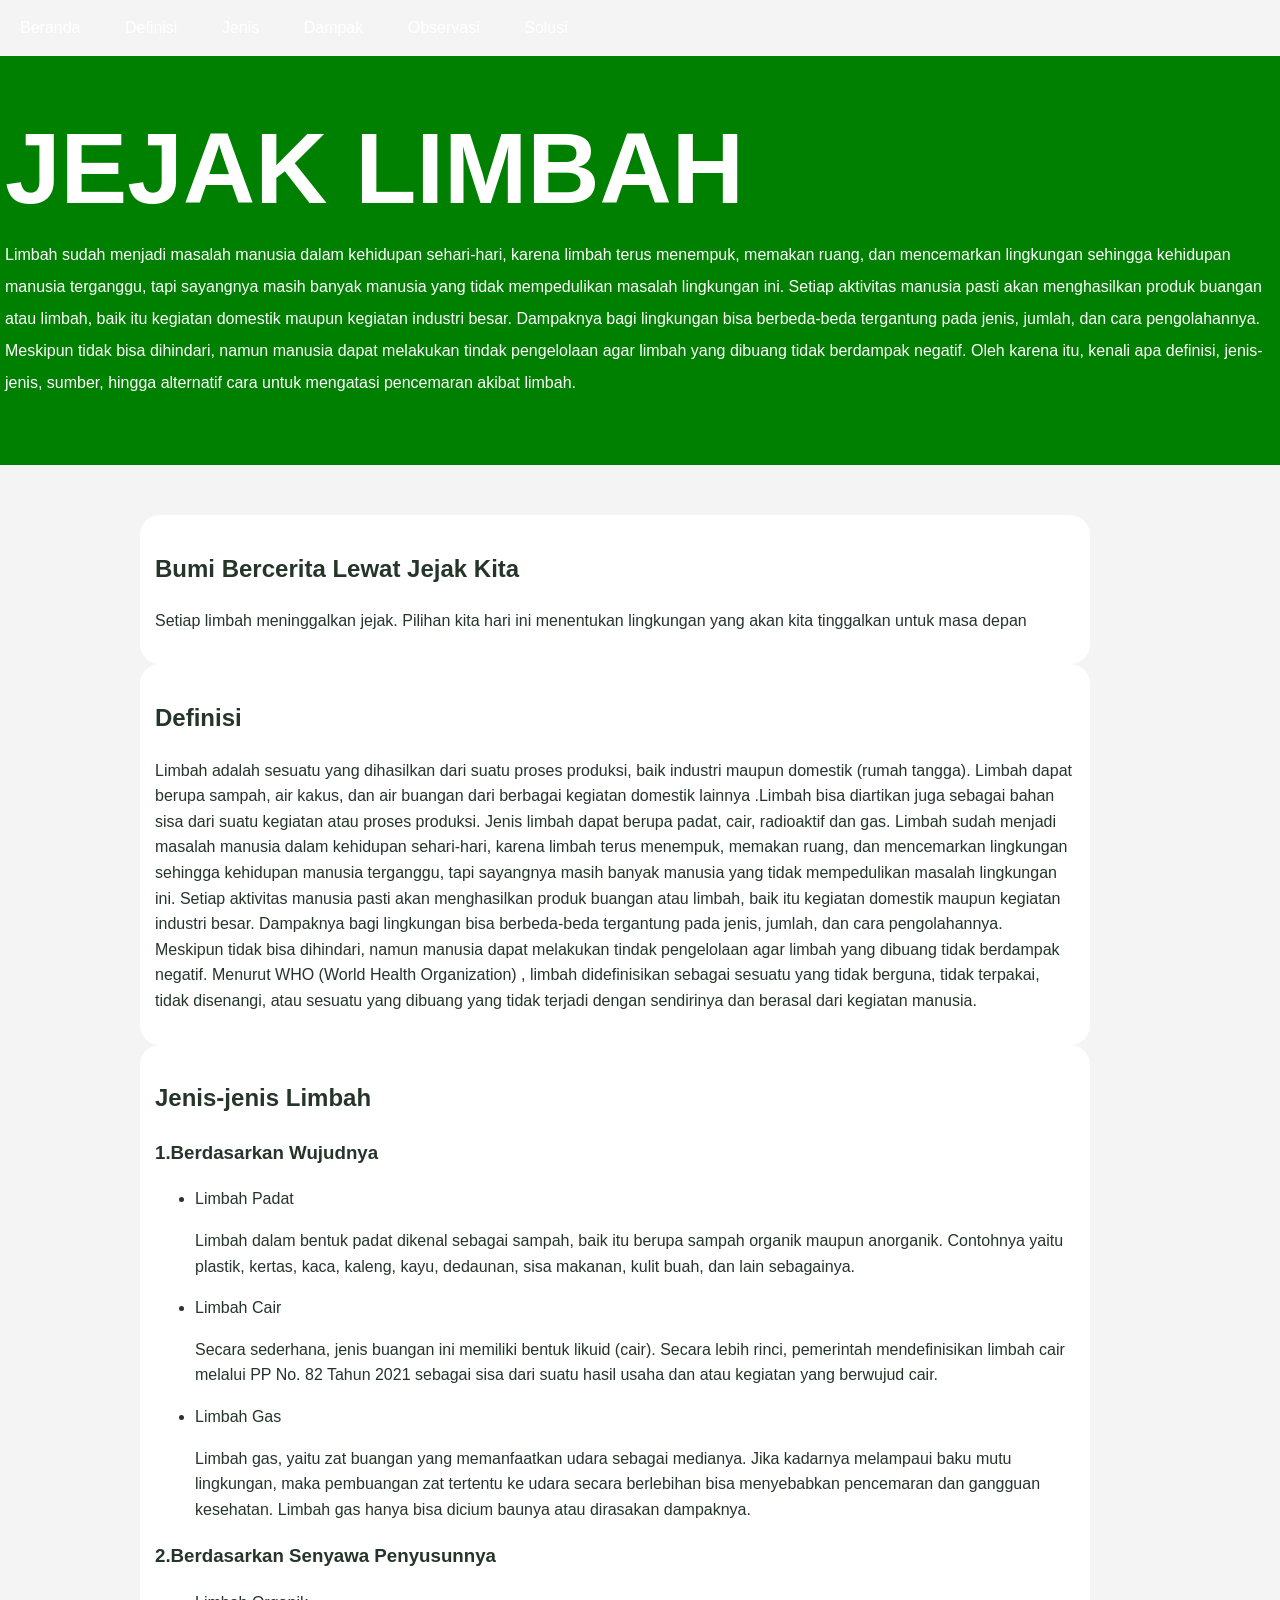
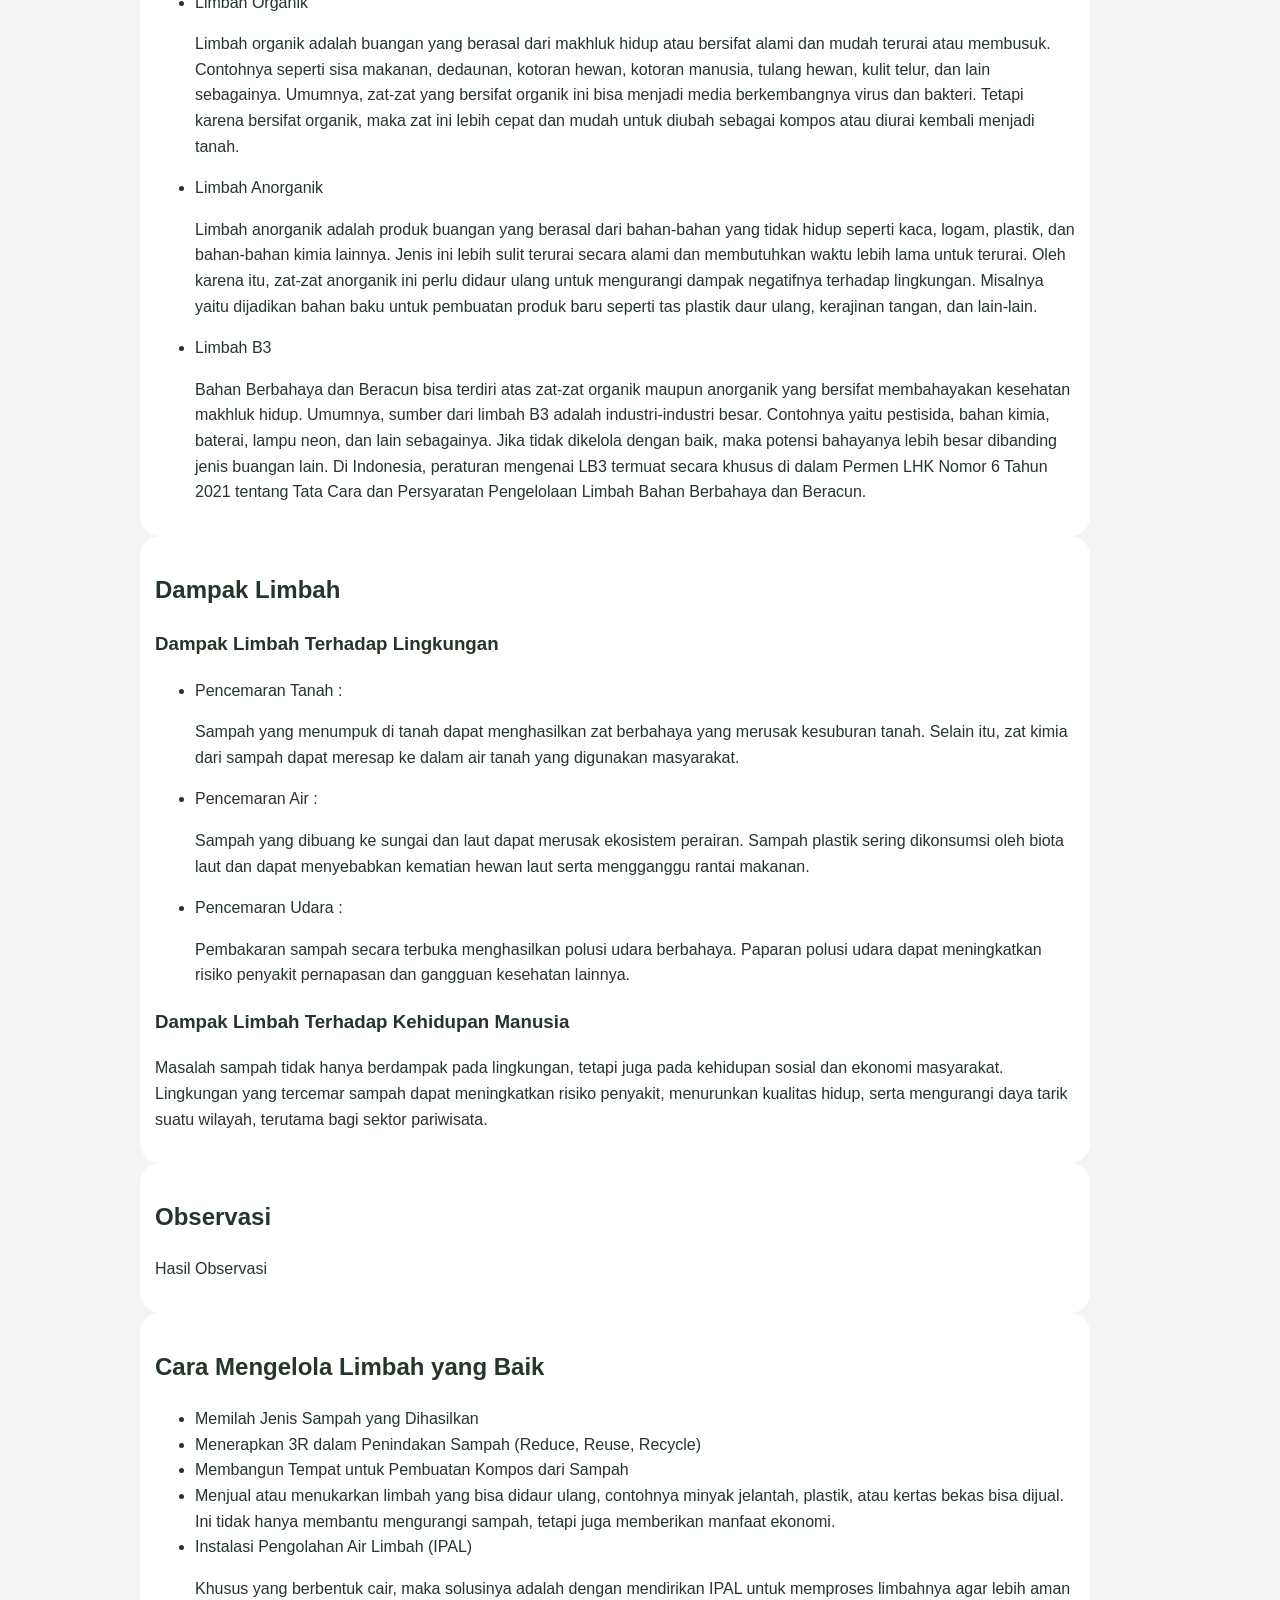
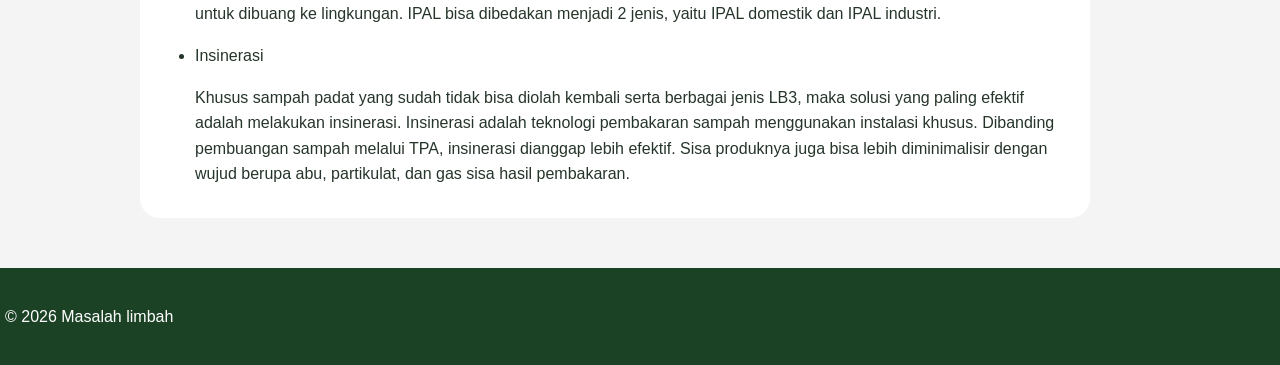
==== index.html @ e64022f4 "beranda observasi warna backround gambar" ====
<!DOCTYPE html>
<html lang="id">

<head>
    <meta charset="UTF-8">
    <meta name="viewport" content="width=device-width, initial-scale=1.0">
    <link rel="stylesheet" href="style.css">
    <title>Jejak limbah</title>
</head>

<body>
    <nav>
        <a href="#Beranda">Beranda</a>
        <a href="#Definisi">Definisi</a>
        <a href="#Jenis">Jenis</a>
        <a href="#Dampak">Dampak</a>
        <a href="#Observasi">Observasi</a>
        <a href="#Solusi">Solusi</a>
    </nav>
    <header>
        <div class="Judul">
            <h1>JEJAK LIMBAH</h1>
        </div>
        <span class="paragraf1">
            <p>Limbah sudah menjadi masalah manusia dalam kehidupan sehari-hari, karena limbah terus menempuk, memakan
                ruang, dan mencemarkan lingkungan sehingga kehidupan manusia terganggu, tapi sayangnya masih banyak
                manusia yang tidak mempedulikan masalah lingkungan ini. Setiap aktivitas manusia pasti akan menghasilkan
                produk buangan atau limbah, baik itu kegiatan domestik maupun kegiatan
                industri besar. Dampaknya bagi lingkungan bisa berbeda-beda tergantung pada jenis, jumlah, dan cara
                pengolahannya. Meskipun tidak bisa dihindari, namun manusia dapat melakukan tindak pengelolaan agar
                limbah yang dibuang tidak berdampak
                negatif. Oleh karena itu, kenali apa definisi, jenis-jenis, sumber, hingga alternatif cara untuk
                mengatasi pencemaran
                akibat limbah.</p>
        </span>
    </header>
    
    <main>
        <section id="Beranda" class="Beranda">
            <h2>Bumi Bercerita Lewat Jejak Kita</h2>
            <p>Setiap limbah meninggalkan jejak. Pilihan kita hari ini menentukan lingkungan yang akan kita tinggalkan
                untuk masa depan</p>

        </section>
        <section id="Definisi">
            <h2>Definisi</h2>
            <p>Limbah adalah sesuatu yang dihasilkan dari suatu proses produksi, baik industri maupun domestik (rumah
                tangga). Limbah
                dapat berupa sampah, air kakus, dan air buangan dari berbagai kegiatan domestik lainnya .Limbah bisa
                diartikan juga
                sebagai bahan sisa dari suatu kegiatan atau proses produksi. Jenis limbah dapat berupa padat, cair,
                radioaktif dan gas.
                Limbah sudah menjadi masalah manusia dalam kehidupan sehari-hari, karena limbah terus menempuk, memakan
                ruang, dan
                mencemarkan lingkungan sehingga kehidupan manusia terganggu, tapi sayangnya masih banyak manusia yang
                tidak mempedulikan
                masalah lingkungan ini. Setiap aktivitas manusia pasti akan menghasilkan produk buangan atau limbah,
                baik itu kegiatan
                domestik maupun kegiatan industri besar. Dampaknya bagi lingkungan bisa berbeda-beda tergantung pada
                jenis, jumlah, dan
                cara pengolahannya. Meskipun tidak bisa dihindari, namun manusia dapat melakukan tindak pengelolaan agar
                limbah yang
                dibuang tidak berdampak negatif. Menurut WHO (World Health Organization) , limbah didefinisikan sebagai
                sesuatu yang
                tidak berguna, tidak terpakai, tidak disenangi, atau sesuatu yang dibuang yang tidak terjadi dengan
                sendirinya dan
                berasal dari kegiatan manusia.</p>
        </section>

        <section id="Jenis">
            <h2>Jenis-jenis Limbah</h2>
            <h3>1.Berdasarkan Wujudnya</h3>
            <ul>
                <li>Limbah Padat</li>
                <p>Limbah dalam bentuk padat dikenal sebagai sampah, baik itu berupa sampah organik maupun anorganik.
                    Contohnya yaitu
                    plastik, kertas, kaca, kaleng, kayu, dedaunan, sisa makanan, kulit buah, dan lain sebagainya.</p>
                <li>Limbah Cair</li>
                <p>Secara sederhana, jenis buangan ini memiliki bentuk likuid (cair). Secara lebih rinci, pemerintah
                    mendefinisikan limbah
                    cair melalui PP No. 82 Tahun 2021 sebagai sisa dari suatu hasil usaha dan atau kegiatan yang
                    berwujud cair.</p>
                <li>Limbah Gas</li>
                <p>Limbah gas, yaitu zat buangan yang memanfaatkan udara sebagai medianya. Jika kadarnya melampaui baku
                    mutu lingkungan,
                    maka pembuangan zat tertentu ke udara secara berlebihan bisa menyebabkan pencemaran dan gangguan
                    kesehatan. Limbah gas hanya bisa dicium baunya
                    atau dirasakan dampaknya.</p>
            </ul>

            <h3>2.Berdasarkan Senyawa Penyusunnya</h3>
            <ul>
                <li>Limbah Organik</li>
                <p>Limbah organik adalah buangan yang berasal dari makhluk hidup atau bersifat alami dan mudah terurai
                    atau membusuk.
                    Contohnya seperti sisa makanan, dedaunan, kotoran hewan, kotoran manusia, tulang hewan, kulit telur,
                    dan lain
                    sebagainya. Umumnya, zat-zat yang bersifat organik ini bisa menjadi media berkembangnya virus dan
                    bakteri. Tetapi karena bersifat
                    organik, maka zat ini lebih cepat dan mudah untuk diubah sebagai kompos atau diurai kembali menjadi
                    tanah.</p>
                <li>Limbah Anorganik</li>
                <p>Limbah anorganik adalah produk buangan yang berasal dari bahan-bahan yang tidak hidup seperti kaca,
                    logam, plastik, dan
                    bahan-bahan kimia lainnya. Jenis ini lebih sulit terurai secara alami dan membutuhkan waktu lebih
                    lama untuk terurai. Oleh karena itu, zat-zat anorganik ini perlu didaur ulang untuk mengurangi
                    dampak negatifnya terhadap lingkungan.
                    Misalnya yaitu dijadikan bahan baku untuk pembuatan produk baru seperti tas plastik daur ulang,
                    kerajinan tangan, dan
                    lain-lain.</p>
                <li>Limbah B3</li>
                <p>Bahan Berbahaya dan Beracun bisa terdiri atas zat-zat organik maupun anorganik yang bersifat
                    membahayakan
                    kesehatan makhluk hidup. Umumnya, sumber dari limbah B3 adalah industri-industri besar. Contohnya
                    yaitu pestisida, bahan kimia, baterai, lampu neon, dan lain sebagainya. Jika tidak dikelola dengan
                    baik, maka
                    potensi bahayanya lebih besar dibanding jenis buangan lain. Di Indonesia, peraturan mengenai LB3
                    termuat secara khusus
                    di dalam Permen LHK Nomor 6 Tahun 2021 tentang Tata Cara dan Persyaratan Pengelolaan Limbah Bahan
                    Berbahaya dan Beracun.</p>
            </ul>

        </section>

        <section id="Dampak">
            <h2>Dampak Limbah</h2>
            <h3>Dampak Limbah Terhadap Lingkungan</h3>
            <ul>
                <li>Pencemaran Tanah :</li>
                <p>Sampah yang menumpuk di tanah dapat menghasilkan zat berbahaya yang merusak kesuburan tanah. Selain
                    itu, zat kimia dari
                    sampah dapat meresap ke dalam air tanah yang digunakan masyarakat.</p>
                <li>Pencemaran Air :</li>
                <p>Sampah yang dibuang ke sungai dan laut dapat merusak ekosistem perairan. Sampah plastik sering
                    dikonsumsi oleh biota
                    laut dan dapat menyebabkan kematian hewan laut serta mengganggu rantai makanan.</p>
                <li>Pencemaran Udara :</li>
                <p>Pembakaran sampah secara terbuka menghasilkan polusi udara berbahaya. Paparan polusi udara dapat
                    meningkatkan risiko
                    penyakit pernapasan dan gangguan kesehatan lainnya.</p>
            </ul>
            <h3>Dampak Limbah Terhadap Kehidupan Manusia</h3>
            <p>Masalah sampah tidak hanya berdampak pada lingkungan, tetapi juga pada kehidupan sosial dan ekonomi
                masyarakat.
                Lingkungan yang tercemar sampah dapat meningkatkan risiko penyakit, menurunkan kualitas hidup, serta
                mengurangi daya
                tarik suatu wilayah, terutama bagi sektor pariwisata.</p>

        </section>

        <section id="Observasi">
            <h2>Observasi</h2>
            <p>Hasil Observasi</p>
        </section>

        <section id="Solusi">
            <h2>Cara Mengelola Limbah yang Baik</h2>
            <ul>
                <li>Memilah Jenis Sampah yang Dihasilkan</li>
                <li>Menerapkan 3R dalam Penindakan Sampah (Reduce, Reuse, Recycle)</li>
                <li>Membangun Tempat untuk Pembuatan Kompos dari Sampah</li>
                <li>Menjual atau menukarkan limbah yang bisa didaur ulang, contohnya minyak jelantah, plastik, atau
                    kertas bekas bisa dijual. Ini tidak hanya membantu mengurangi sampah, tetapi juga memberikan manfaat
                    ekonomi.</li>
                <li>Instalasi Pengolahan Air Limbah (IPAL)</li>
                <p>Khusus yang berbentuk cair, maka solusinya adalah dengan mendirikan IPAL untuk memproses limbahnya
                    agar lebih aman untuk
                    dibuang ke lingkungan. IPAL bisa dibedakan menjadi 2 jenis, yaitu IPAL domestik dan IPAL industri.
                </p>
                <li>Insinerasi</li>
                <p>Khusus sampah padat yang sudah tidak bisa diolah kembali serta berbagai jenis LB3, maka solusi yang
                    paling efektif
                    adalah melakukan insinerasi. Insinerasi adalah teknologi pembakaran sampah menggunakan instalasi
                    khusus. Dibanding pembuangan sampah melalui TPA,
                    insinerasi dianggap lebih efektif. Sisa produknya juga bisa lebih diminimalisir dengan wujud berupa
                    abu, partikulat, dan
                    gas sisa hasil pembakaran.</p>
            </ul>
        </section>


    </main>
    <footer>
        <p>&copy; 2026 Masalah limbah</p>
    </footer>
</body>

</html>
---- style.css ----
body {
    font-family: arial, sans-serif;
    margin: 0;
    background-color: #f4f4f4;
    color: #26352a;
    line-height: 1.6;
}

header h1 {
    margin-bottom: 0%;
    line-height: 0.5;
    font-size: 100px;
    font-style: inherit;
    transform: translateY(-30px)
}

header p {
    line-height: 2;
}

header {
    background: green;
    background-image: url(https://i.pinimg.com/1200x/3e/6a/43/3e6a43fdcddbcc4c16eee3665985dd43.jpg);
    background-size: cover;
    color: white;
    padding: 50px 5px;
}

.menu {
    text-align: center;
    background: rgb(0, 61, 0);
    color: white;
    white-space: nowrap;

}

.menu a.active {
    color: #fbfcfc !important;
    border-bottom: 2px solid #fbfcfc;
    font-weight: bold;
}

main {
    max-width: 1000px;
    margin: auto;
    padding: 50px;

}

nav a {
    color: white;
    text-decoration: none;
    padding: 15px 20px;
    display: inline-block;
    text-align: right;
}

nav b {
    color: white;
    text-decoration: none;
    padding: 0;
    padding-right: 500px;
    text-align: left;
}

section {
    padding: 15px;
    background: white;
    border-radius: 20px;
    max-width: 1000px;
    margin-left: auto;
    margin-right: 50px;
}

section h2 {
    width: 100%;
    align-items: center
}

.Pengertian {
    padding: 15px;
    margin: 10px;
    background: white;
    border-radius: 20px;
    max-width: 50%;
}

footer {
    background: #1c4226;
    color: white;
    margin: 0;
    padding: 20px 5px;
}

.isi {
    display: flex;
}

.tujuan {
    width: 300px;
    padding-right: 20px;
}

.alamat {
    width: 300px;
    padding-right: 50px;
    margin-left: 40px;
}

.tombol {
    display: inline-block;
    text-decoration: none;
    background-color: #1c4226;
    max-width: 800px;
    padding: 10px 20px;
    border: none;
    isolation: isolate;

}

.kembali {
    max-width: 300px;
    display: inline-block;
    padding-left: 0;
    box-sizing: border-box;
    text-align: left;
    background-color: #1c4226;
    margin-right: 300px;
}

.selanjutnya {
    max-width: 300px;
    display: inline-block;
    padding-left: 0;
    background-color: #1c4226;
    isolation: isolate;
    margin-left: 430px;
    text-align: right;

}

.copy {
    text-align: center;
    display: flex;
}

.card {
    width: 300px;
    margin: 50px;
    margin-top: 50px;
    margin-right: 50px;
    background-color: whitesmoke;
    border-radius: 10px;
    box-shadow: 0 4px 8px rgba(0, 0, 0, 0.459);
    display: inline-block;
    overflow: hidden;
    height: 420px;
}

.card1 h3 {
    width: 100%;
    margin-top: 0%;
    padding-bottom: 150px;
    background-image: linear-gradient(rgba(12, 126, 12, 0.5), rgba(12, 126, 12, 0.5)), url(pexels-budget-bizar-92378004-12308283.jpg);
    background-size: cover;
    object-fit: cover;
    border-radius: 10px 10px 0 0;
    height: 100%;
    color: white;
    text-align: center;
    padding-top: 0;
}


.card2 h3 {
    width: 100%;
    margin-top: 0%;
    padding-bottom: 150px;
    background-image: linear-gradient(rgba(12, 126, 12, 0.5), rgba(12, 126, 12, 0.5)), url(pexels-budget-bizar-92378004-12308283.jpg);
    background-size: cover;
    object-fit: cover;
    border-radius: 10px 10px 0 0;
    height: 100%;
    color: white;
    text-align: center;
    padding-top: 0;
}


.card3 h3 {
    width: 100%;
    margin-top: 0%;
    padding-bottom: 150px;
    background-image: linear-gradient(rgba(12, 126, 12, 0.5), rgba(12, 126, 12, 0.5)), url(pexels-budget-bizar-92378004-12308283.jpg);
    background-size: cover;
    object-fit: cover;
    border-radius: 10px 10px 0 0;
    height: 100%;
    color: white;
    text-align: center;
    padding-top: 0;
}


.card4 h3 {
    width: 100%;
    margin-top: 0%;
    padding-bottom: 150px;
    background-image: linear-gradient(rgba(12, 126, 12, 0.5), rgba(12, 126, 12, 0.5)), url(pexels-budget-bizar-92378004-12308283.jpg);
    background-size: cover;
    object-fit: cover;
    border-radius: 10px 10px 0 0;
    height: 100%;
    color: white;
    text-align: center;
    padding-top: 0;
}


.card5 h3 {
    width: 100%;
    margin-top: 0%;
    padding-bottom: 150px;
    background-image: linear-gradient(rgba(12, 126, 12, 0.5), rgba(12, 126, 12, 0.5)), url(pexels-budget-bizar-92378004-12308283.jpg);
    background-size: cover;
    object-fit: cover;
    border-radius: 10px 10px 0 0;
    height: 100%;
    color: white;
    text-align: center;
    padding-top: 0;
}

.card p {
    padding-left: 10px;
    height: 150px;
    overflow: hidden;
}

.selengkapnya {
    isolation: isolate;
    color: black;
    font-style: bold;
    background-color: #1c4226;
}

html {
    scroll-behavior: smooth;
}

.back a {
    color: white;
    font-size: 30px;
}

.back {
    display: flex;
    margin-left: 0;
    position: left;
    align-self: flex-start;
    left: 20px;
    position: absolute;
    background: #1c4226;
}
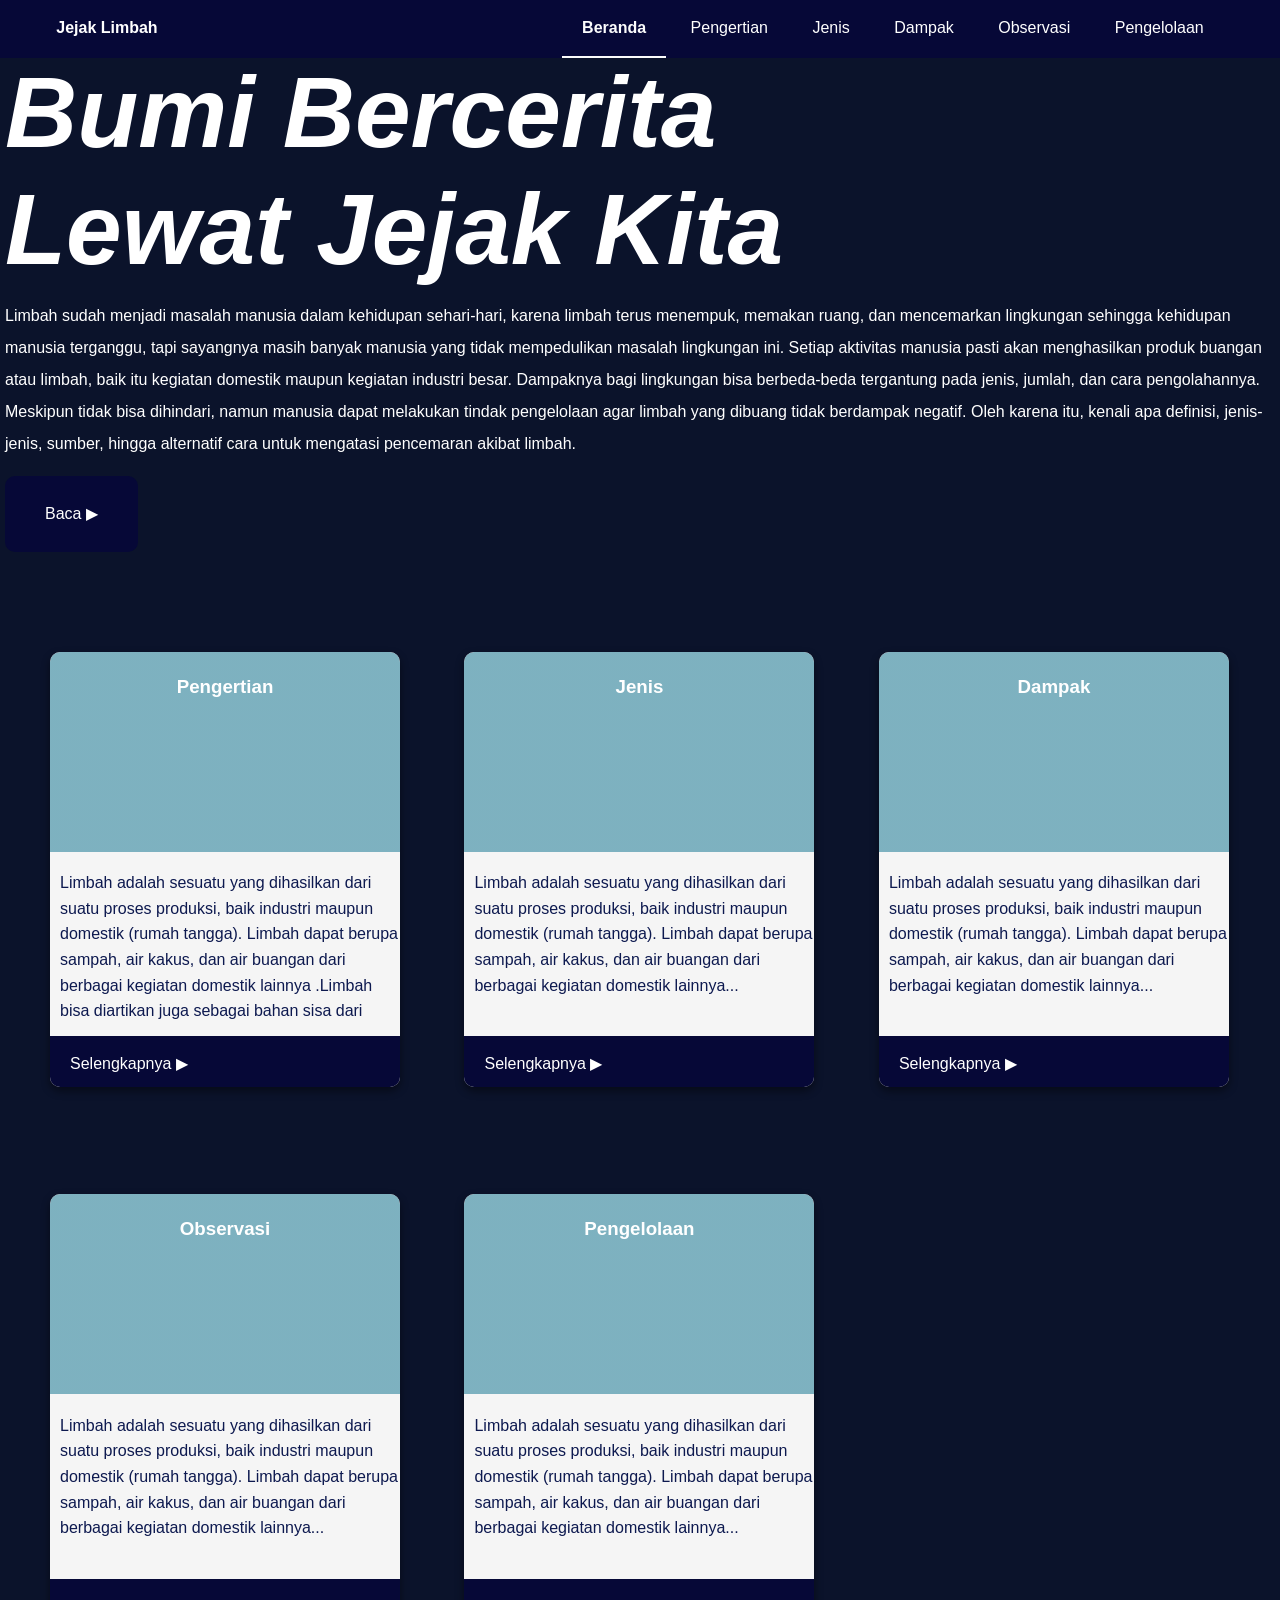
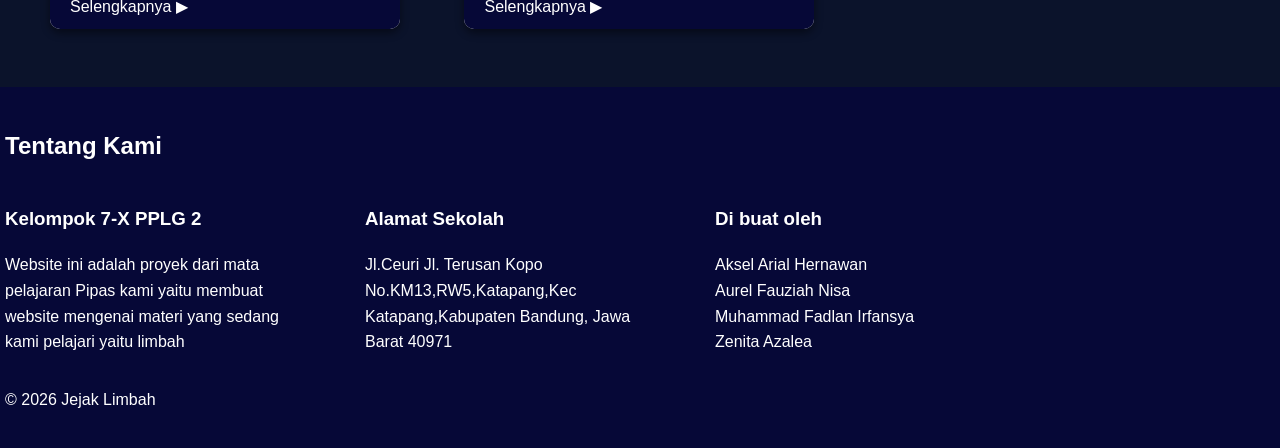
==== commit 57ff3a52: "1" ====
--- a/index.html
+++ b/index.html
@@ -2,187 +2,151 @@
 <html lang="id">
 
 <head>
-    <meta charset="UTF-8">
-    <meta name="viewport" content="width=device-width, initial-scale=1.0">
-    <link rel="stylesheet" href="style.css">
-    <title>Jejak limbah</title>
+  <meta charset="UTF-8">
+  <meta name="viewport" content="widhth=device-width, intial-scale=1.0">
+  <link rel="stylesheet" href="style.css">
+  <title>Jejak Limbah</title>
 </head>
 
 <body>
-    <nav>
-        <a href="#Beranda">Beranda</a>
-        <a href="#Definisi">Definisi</a>
-        <a href="#Jenis">Jenis</a>
-        <a href="#Dampak">Dampak</a>
-        <a href="#Observasi">Observasi</a>
-        <a href="#Solusi">Solusi</a>
-    </nav>
-    <header>
-        <div class="Judul">
-            <h1>JEJAK LIMBAH</h1>
-        </div>
-        <span class="paragraf1">
-            <p>Limbah sudah menjadi masalah manusia dalam kehidupan sehari-hari, karena limbah terus menempuk, memakan
-                ruang, dan mencemarkan lingkungan sehingga kehidupan manusia terganggu, tapi sayangnya masih banyak
-                manusia yang tidak mempedulikan masalah lingkungan ini. Setiap aktivitas manusia pasti akan menghasilkan
-                produk buangan atau limbah, baik itu kegiatan domestik maupun kegiatan
-                industri besar. Dampaknya bagi lingkungan bisa berbeda-beda tergantung pada jenis, jumlah, dan cara
-                pengolahannya. Meskipun tidak bisa dihindari, namun manusia dapat melakukan tindak pengelolaan agar
-                limbah yang dibuang tidak berdampak
-                negatif. Oleh karena itu, kenali apa definisi, jenis-jenis, sumber, hingga alternatif cara untuk
-                mengatasi pencemaran
-                akibat limbah.</p>
-        </span>
-    </header>
-    
-    <main>
-        <section id="Beranda" class="Beranda">
-            <h2>Bumi Bercerita Lewat Jejak Kita</h2>
-            <p>Setiap limbah meninggalkan jejak. Pilihan kita hari ini menentukan lingkungan yang akan kita tinggalkan
-                untuk masa depan</p>
+  <div class="menu">
+    <div class="scroll">
+      <nav>
+        <b>Jejak Limbah</b>
+        <a href="index.html" class="active">Beranda</a>
+        <a href="pengertian.html">Pengertian</a>
+        <a href="jenis.html">Jenis</a>
+        <a href="dampak.html">Dampak</a>
+        <a href="observasi.html">Observasi</a>
+        <a href="pengelolalaan.html">Pengelolaan</a>
+      </nav>
+    </div>
+  </div>
+  <header>
+    <div class="Judul">
+      <h1>Bumi Bercerita</h1>
+      <h1>Lewat Jejak Kita</h1>
+    </div>
+    <span class="paragraf1">
+      <p>Limbah sudah menjadi masalah manusia dalam kehidupan sehari-hari, karena limbah terus menempuk, memakan
+        ruang, dan mencemarkan lingkungan sehingga kehidupan manusia terganggu, tapi sayangnya masih banyak
+        manusia yang tidak mempedulikan masalah lingkungan ini. Setiap aktivitas manusia pasti akan menghasilkan produk
+        buangan atau limbah, baik itu kegiatan domestik maupun kegiatan
+        industri besar. Dampaknya bagi lingkungan bisa berbeda-beda tergantung pada jenis, jumlah, dan cara
+        pengolahannya. Meskipun tidak bisa dihindari, namun manusia dapat melakukan tindak pengelolaan agar limbah yang
+        dibuang tidak berdampak
+        negatif. Oleh karena itu, kenali apa definisi, jenis-jenis, sumber, hingga alternatif cara untuk mengatasi
+        pencemaran
+        akibat limbah.</p>
+    </span>
+    <div class="tombol">
+      <nav>
+        <a href="#Pengertian">Baca &#9654</a>
+      </nav>
+    </div>
+  </header>
+  <div id="Pengertian" class="card">
+    <div class="card1">
+      <h3>Pengertian</h3>
+      <p>Limbah adalah sesuatu yang dihasilkan dari suatu proses produksi, baik industri maupun domestik (rumah tangga).
+        Limbah
+        dapat berupa sampah, air kakus, dan air buangan dari berbagai kegiatan domestik lainnya .Limbah bisa diartikan
+        juga
+        sebagai bahan sisa dari suatu kegiatan atau proses produksi. Jenis limbah dapat berupa padat, cair, radioaktif
+        dan gas.
 
-        </section>
-        <section id="Definisi">
-            <h2>Definisi</h2>
-            <p>Limbah adalah sesuatu yang dihasilkan dari suatu proses produksi, baik industri maupun domestik (rumah
-                tangga). Limbah
-                dapat berupa sampah, air kakus, dan air buangan dari berbagai kegiatan domestik lainnya .Limbah bisa
-                diartikan juga
-                sebagai bahan sisa dari suatu kegiatan atau proses produksi. Jenis limbah dapat berupa padat, cair,
-                radioaktif dan gas.
-                Limbah sudah menjadi masalah manusia dalam kehidupan sehari-hari, karena limbah terus menempuk, memakan
-                ruang, dan
-                mencemarkan lingkungan sehingga kehidupan manusia terganggu, tapi sayangnya masih banyak manusia yang
-                tidak mempedulikan
-                masalah lingkungan ini. Setiap aktivitas manusia pasti akan menghasilkan produk buangan atau limbah,
-                baik itu kegiatan
-                domestik maupun kegiatan industri besar. Dampaknya bagi lingkungan bisa berbeda-beda tergantung pada
-                jenis, jumlah, dan
-                cara pengolahannya. Meskipun tidak bisa dihindari, namun manusia dapat melakukan tindak pengelolaan agar
-                limbah yang
-                dibuang tidak berdampak negatif. Menurut WHO (World Health Organization) , limbah didefinisikan sebagai
-                sesuatu yang
-                tidak berguna, tidak terpakai, tidak disenangi, atau sesuatu yang dibuang yang tidak terjadi dengan
-                sendirinya dan
-                berasal dari kegiatan manusia.</p>
-        </section>
+        Limbah sudah menjadi masalah manusia dalam kehidupan sehari-hari, karena limbah terus menempuk, memakan
+        ruang, dan mencemarkan lingkungan sehingga kehidupan manusia terganggu, tapi sayangnya masih banyak
+        manusia yang tidak mempedulikan masalah lingkungan ini. Setiap aktivitas manusia pasti akan menghasilkan produk
+        buangan
+        atau limbah, baik itu kegiatan domestik maupun kegiatan
+        industri besar. Dampaknya bagi lingkungan bisa berbeda-beda tergantung pada jenis, jumlah, dan cara
+        pengolahannya.
+        Meskipun tidak bisa dihindari, namun manusia dapat melakukan tindak pengelolaan agar limbah yang dibuang tidak
+        berdampak
+        negatif.
 
-        <section id="Jenis">
-            <h2>Jenis-jenis Limbah</h2>
-            <h3>1.Berdasarkan Wujudnya</h3>
-            <ul>
-                <li>Limbah Padat</li>
-                <p>Limbah dalam bentuk padat dikenal sebagai sampah, baik itu berupa sampah organik maupun anorganik.
-                    Contohnya yaitu
-                    plastik, kertas, kaca, kaleng, kayu, dedaunan, sisa makanan, kulit buah, dan lain sebagainya.</p>
-                <li>Limbah Cair</li>
-                <p>Secara sederhana, jenis buangan ini memiliki bentuk likuid (cair). Secara lebih rinci, pemerintah
-                    mendefinisikan limbah
-                    cair melalui PP No. 82 Tahun 2021 sebagai sisa dari suatu hasil usaha dan atau kegiatan yang
-                    berwujud cair.</p>
-                <li>Limbah Gas</li>
-                <p>Limbah gas, yaitu zat buangan yang memanfaatkan udara sebagai medianya. Jika kadarnya melampaui baku
-                    mutu lingkungan,
-                    maka pembuangan zat tertentu ke udara secara berlebihan bisa menyebabkan pencemaran dan gangguan
-                    kesehatan. Limbah gas hanya bisa dicium baunya
-                    atau dirasakan dampaknya.</p>
-            </ul>
-
-            <h3>2.Berdasarkan Senyawa Penyusunnya</h3>
-            <ul>
-                <li>Limbah Organik</li>
-                <p>Limbah organik adalah buangan yang berasal dari makhluk hidup atau bersifat alami dan mudah terurai
-                    atau membusuk.
-                    Contohnya seperti sisa makanan, dedaunan, kotoran hewan, kotoran manusia, tulang hewan, kulit telur,
-                    dan lain
-                    sebagainya. Umumnya, zat-zat yang bersifat organik ini bisa menjadi media berkembangnya virus dan
-                    bakteri. Tetapi karena bersifat
-                    organik, maka zat ini lebih cepat dan mudah untuk diubah sebagai kompos atau diurai kembali menjadi
-                    tanah.</p>
-                <li>Limbah Anorganik</li>
-                <p>Limbah anorganik adalah produk buangan yang berasal dari bahan-bahan yang tidak hidup seperti kaca,
-                    logam, plastik, dan
-                    bahan-bahan kimia lainnya. Jenis ini lebih sulit terurai secara alami dan membutuhkan waktu lebih
-                    lama untuk terurai. Oleh karena itu, zat-zat anorganik ini perlu didaur ulang untuk mengurangi
-                    dampak negatifnya terhadap lingkungan.
-                    Misalnya yaitu dijadikan bahan baku untuk pembuatan produk baru seperti tas plastik daur ulang,
-                    kerajinan tangan, dan
-                    lain-lain.</p>
-                <li>Limbah B3</li>
-                <p>Bahan Berbahaya dan Beracun bisa terdiri atas zat-zat organik maupun anorganik yang bersifat
-                    membahayakan
-                    kesehatan makhluk hidup. Umumnya, sumber dari limbah B3 adalah industri-industri besar. Contohnya
-                    yaitu pestisida, bahan kimia, baterai, lampu neon, dan lain sebagainya. Jika tidak dikelola dengan
-                    baik, maka
-                    potensi bahayanya lebih besar dibanding jenis buangan lain. Di Indonesia, peraturan mengenai LB3
-                    termuat secara khusus
-                    di dalam Permen LHK Nomor 6 Tahun 2021 tentang Tata Cara dan Persyaratan Pengelolaan Limbah Bahan
-                    Berbahaya dan Beracun.</p>
-            </ul>
-
-        </section>
-
-        <section id="Dampak">
-            <h2>Dampak Limbah</h2>
-            <h3>Dampak Limbah Terhadap Lingkungan</h3>
-            <ul>
-                <li>Pencemaran Tanah :</li>
-                <p>Sampah yang menumpuk di tanah dapat menghasilkan zat berbahaya yang merusak kesuburan tanah. Selain
-                    itu, zat kimia dari
-                    sampah dapat meresap ke dalam air tanah yang digunakan masyarakat.</p>
-                <li>Pencemaran Air :</li>
-                <p>Sampah yang dibuang ke sungai dan laut dapat merusak ekosistem perairan. Sampah plastik sering
-                    dikonsumsi oleh biota
-                    laut dan dapat menyebabkan kematian hewan laut serta mengganggu rantai makanan.</p>
-                <li>Pencemaran Udara :</li>
-                <p>Pembakaran sampah secara terbuka menghasilkan polusi udara berbahaya. Paparan polusi udara dapat
-                    meningkatkan risiko
-                    penyakit pernapasan dan gangguan kesehatan lainnya.</p>
-            </ul>
-            <h3>Dampak Limbah Terhadap Kehidupan Manusia</h3>
-            <p>Masalah sampah tidak hanya berdampak pada lingkungan, tetapi juga pada kehidupan sosial dan ekonomi
-                masyarakat.
-                Lingkungan yang tercemar sampah dapat meningkatkan risiko penyakit, menurunkan kualitas hidup, serta
-                mengurangi daya
-                tarik suatu wilayah, terutama bagi sektor pariwisata.</p>
-
-        </section>
-
-        <section id="Observasi">
-            <h2>Observasi</h2>
-            <p>Hasil Observasi</p>
-        </section>
-
-        <section id="Solusi">
-            <h2>Cara Mengelola Limbah yang Baik</h2>
-            <ul>
-                <li>Memilah Jenis Sampah yang Dihasilkan</li>
-                <li>Menerapkan 3R dalam Penindakan Sampah (Reduce, Reuse, Recycle)</li>
-                <li>Membangun Tempat untuk Pembuatan Kompos dari Sampah</li>
-                <li>Menjual atau menukarkan limbah yang bisa didaur ulang, contohnya minyak jelantah, plastik, atau
-                    kertas bekas bisa dijual. Ini tidak hanya membantu mengurangi sampah, tetapi juga memberikan manfaat
-                    ekonomi.</li>
-                <li>Instalasi Pengolahan Air Limbah (IPAL)</li>
-                <p>Khusus yang berbentuk cair, maka solusinya adalah dengan mendirikan IPAL untuk memproses limbahnya
-                    agar lebih aman untuk
-                    dibuang ke lingkungan. IPAL bisa dibedakan menjadi 2 jenis, yaitu IPAL domestik dan IPAL industri.
-                </p>
-                <li>Insinerasi</li>
-                <p>Khusus sampah padat yang sudah tidak bisa diolah kembali serta berbagai jenis LB3, maka solusi yang
-                    paling efektif
-                    adalah melakukan insinerasi. Insinerasi adalah teknologi pembakaran sampah menggunakan instalasi
-                    khusus. Dibanding pembuangan sampah melalui TPA,
-                    insinerasi dianggap lebih efektif. Sisa produknya juga bisa lebih diminimalisir dengan wujud berupa
-                    abu, partikulat, dan
-                    gas sisa hasil pembakaran.</p>
-            </ul>
-        </section>
-
-
-    </main>
-    <footer>
-        <p>&copy; 2026 Masalah limbah</p>
-    </footer>
-</body>
-
-</html>+        Menurut WHO (World Health Organization) , limbah didefinisikan sebagai sesuatu yang tidak berguna, tidak
+        terpakai, tidak disenangi, atau sesuatu yang
+        dibuang yang tidak terjadi dengan sendirinya dan berasal dari kegiatan manusia.</p>
+      <div class="selengkapnya">
+        <nav>
+          <a href="pengertian.html">Selengkapnya &#9654</a>
+        </nav>
+      </div>
+    </div>
+  </div>
+  <div id="Pengertian" class="card">
+    <div class="card2">
+      <h3>Jenis</h3>
+      <p>Limbah adalah sesuatu yang dihasilkan dari suatu proses produksi, baik industri maupun domestik (rumah tangga).
+        Limbah
+        dapat berupa sampah, air kakus, dan air buangan dari berbagai kegiatan domestik lainnya...</p>
+      <div class="selengkapnya">
+        <nav>
+          <a href="jenis.html">Selengkapnya &#9654</a>
+        </nav>
+      </div>
+    </div>
+  </div>
+  <div id="Pengertian" class="card">
+    <div class="card3">
+      <h3>Dampak</h3>
+      <p>Limbah adalah sesuatu yang dihasilkan dari suatu proses produksi, baik industri maupun domestik (rumah tangga).
+        Limbah
+        dapat berupa sampah, air kakus, dan air buangan dari berbagai kegiatan domestik lainnya...</p>
+      <div class="selengkapnya">
+        <nav>
+          <a href="dampak.html">Selengkapnya &#9654</a>
+        </nav>
+      </div>
+    </div>
+  </div>
+  <div id="Pengertian" class="card">
+    <div class="card4">
+      <h3>Observasi</h3>
+      <p>Limbah adalah sesuatu yang dihasilkan dari suatu proses produksi, baik industri maupun domestik (rumah tangga).
+        Limbah
+        dapat berupa sampah, air kakus, dan air buangan dari berbagai kegiatan domestik lainnya...</p>
+      <div class="selengkapnya">
+        <nav>
+          <a href="observasi.html">Selengkapnya &#9654</a>
+        </nav>
+      </div>
+    </div>
+  </div>
+  <div id="Pengertian" class="card">
+    <div class="card5">
+      <h3>Pengelolaan</h3>
+      <p>Limbah adalah sesuatu yang dihasilkan dari suatu proses produksi, baik industri maupun domestik (rumah tangga).
+        Limbah
+        dapat berupa sampah, air kakus, dan air buangan dari berbagai kegiatan domestik lainnya...</p>
+      <div class="selengkapnya">
+        <nav>
+          <a href=pengelolalaan.html>Selengkapnya &#9654</a>
+        </nav>
+      </div>
+    </div>
+  </div>
+  <footer>
+    <h2>Tentang Kami</h2>
+    <div class="isi">
+      <div class="tujuan">
+        <h3>Kelompok 7-X PPLG 2</h3>
+        <p>Website ini adalah proyek dari mata pelajaran Pipas kami yaitu membuat website mengenai materi yang sedang
+          kami pelajari yaitu limbah</p>
+      </div>
+      <div class="alamat">
+        <h3>Alamat Sekolah</h3>
+        <p>Jl.Ceuri Jl. Terusan Kopo No.KM13,RW5,Katapang,Kec Katapang,Kabupaten Bandung, Jawa Barat 40971</p>
+      </div>
+      <div class="oleh">
+        <h3>Di buat oleh</h3>
+        <p>Aksel Arial Hernawan<br>Aurel Fauziah Nisa<br>Muhammad Fadlan Irfansya<br>Zenita Azalea</p>
+      </div>
+    </div>
+    <div class="copy">
+      <p>&copy; 2026 Jejak Limbah</p>
+    </div>
+  </footer>
+</body>
--- a/style.css
+++ b/style.css
@@ -1,264 +1,403 @@
-body {
-    font-family: arial, sans-serif;
+body{
+    font-family: arial,sans-serif;
     margin: 0;
-    background-color: #f4f4f4;
-    color: #26352a;
+    background-color: #0b132b;
+    color: #0d194f;
     line-height: 1.6;
 }
 
-header h1 {
-    margin-bottom: 0%;
-    line-height: 0.5;
-    font-size: 100px;
-    font-style: inherit;
-    transform: translateY(-30px)
-}
-
-header p {
+header h1{
+   margin-bottom: 0%;
+   line-height: 0.5;
+   font-size: 100px;
+   font-style:italic;
+   transform: translateY(-30px)
+}
+
+header p{
     line-height: 2;
 }
-
-header {
-    background: green;
-    background-image: url(https://i.pinimg.com/1200x/3e/6a/43/3e6a43fdcddbcc4c16eee3665985dd43.jpg);
+header{
+    background-image:url(https://i.pinimg.com/1200x/46/af/5d/46af5d31f3f3fe576ccc144850f901f0.jpg);
     background-size: cover;
-    color: white;
+    color:white;
     padding: 50px 5px;
-}
-
-.menu {
+    animation: masuk 1s linear both;
+<<<<<<< HEAD
+    height: 600px;
+=======
+    font-style: italic;
+>>>>>>> 9101e30 (beranda,warna,backround gambar, observasi)
+}
+
+@keyframes masuk {
+    from {
+        opacity: 0;
+        transform: translateY(30px);
+    }
+    to {
+        opacity: 1;
+        transform: translateY(0);
+    }
+}
+
+.menu{
     text-align: center;
-    background: rgb(0, 61, 0);
+    background: rgb(6, 8, 55);
     color: white;
     white-space: nowrap;
-
-}
-
-.menu a.active {
+    top:0;
+    left:0;
+    width: 100%;
+    position: fixed;
+    z-index: 1000;
+    animation: ubah linear both,masuk1 1s linear both;
+    animation-timeline:scroll(), auto;
+    animation-range: auto;
+
+}
+@media screen and (max-width: 980px) {
+    .menu {
+        white-space: nowrap;
+        display: flex;
+        flex-direction: column;
+        align-items: center;
+        gap: 10px;
+        padding-right: 10px;
+    }
+}
+@keyframes ubah {
+    to{
+        background: rgba(225,225,225,0.7);
+        backdrop-filter: blur(10px);
+    }
+}  
+ @keyframes masuk1 {
+    from {
+        opacity: 0;
+        transform: translateY(-30px);
+    }
+    to {
+        opacity: 1;
+        transform: translateY(0);
+    }
+    
+ }  
+.menu a.active{
     color: #fbfcfc !important;
     border-bottom: 2px solid #fbfcfc;
     font-weight: bold;
 }
-
-main {
+main{
     max-width: 1000px;
     margin: auto;
     padding: 50px;
 
 }
-
-nav a {
+nav a{
     color: white;
     text-decoration: none;
     padding: 15px 20px;
     display: inline-block;
     text-align: right;
 }
-
-nav b {
+.menu a:hover{
+    transform: scale(1.1);
+    text-shadow: 8px 4px 8px #f4f4f4;
+}
+
+nav b{
     color: white;
     text-decoration: none;
     padding: 0;
-    padding-right: 500px;
+    padding-right: 400px;
     text-align: left;
 }
-
-section {
+section{
     padding: 15px;
     background: white;
     border-radius: 20px;
     max-width: 1000px;
     margin-left: auto;
     margin-right: 50px;
-}
-
-section h2 {
+    margin-top: 20px;
+}
+@media screen and (max-width: 980px) {
+    section{
+        padding: 15px;
+        background: white;
+        border-radius: 20px;
+        max-width: 100%;
+        margin-left: 20px;
+        margin-right: 50px;
+        margin-top: 20px;
+    }
+    
+}
+@media screen and (max-width: 980px) {
+    nav b {
+        max-width: 100%;
+        margin-right: 40px;
+        margin-left: auto;
+        padding-right: 50px;
+    }
+}
+
+section h2{
     width: 100%;
-    align-items: center
-}
-
-.Pengertian {
+    align-items:center;
+    
+}
+.Pengertian{
     padding: 15px;
     margin: 10px;
     background: white;
     border-radius: 20px;
-    max-width: 50%;
-}
-
-footer {
-    background: #1c4226;
-    color: white;
-    margin: 0;
+    max-width: 50%; 
+}
+footer{
+    background:rgb(6, 8, 55);
+    color:white;
+    margin:0;
     padding: 20px 5px;
 }
-
-.isi {
+.isi{
     display: flex;
 }
-
-.tujuan {
+.tujuan{
     width: 300px;
     padding-right: 20px;
 }
-
-.alamat {
+.alamat{
     width: 300px;
     padding-right: 50px;
     margin-left: 40px;
 }
-
-.tombol {
+.tombol{
     display: inline-block;
     text-decoration: none;
-    background-color: #1c4226;
+    background-color: rgb(6, 8, 55);
     max-width: 800px;
-    padding: 10px 20px;
+    padding:10px 20px;
     border: none;
     isolation: isolate;
-
-}
-
-.kembali {
+    border-radius: 10px;
+
+}
+.tombol:hover{
+    background-color: rgb(6, 8, 55);
+    transform: scale(1.1);
+    font-weight: bold
+}
+
+.kembali{
     max-width: 300px;
     display: inline-block;
     padding-left: 0;
     box-sizing: border-box;
     text-align: left;
-    background-color: #1c4226;
+    background-color: rgb(6, 8, 55);
     margin-right: 300px;
-}
-
-.selanjutnya {
+    border-radius: 10px;
+    animation: masuk2 1s linear both;
+}
+@keyframes masuk2 {
+    from{
+        opacity: 0;
+        transform: translateX(-30px);
+    }
+    to{
+        opacity: 1;
+        transform: rotateX(0);
+    }
+}
+.kembali:hover{
+    background-color: rgb(6, 8, 55);
+    transform: scale(1.1);
+    font-weight: bold;
+}
+.selanjutnya{
     max-width: 300px;
     display: inline-block;
     padding-left: 0;
-    background-color: #1c4226;
+    background-color: rgb(6, 8, 55);
     isolation: isolate;
-    margin-left: 430px;
+    margin-left: 400px;
     text-align: right;
-
-}
-
-.copy {
+    border-radius: 10px;
+    animation:masuk3 1s linear both;
+
+}
+@media screen and (max-width: 980px) {
+    .selanjutnya{
+    max-width: 300px;
+    display: inline-block;
+    padding-left: 0;
+    background-color: rgb(6, 8, 55);
+    isolation: isolate;
+    margin-left: 300px;
+    text-align: right;
+    border-radius: 10px;
+    animation:masuk3 1s linear both;
+    }
+    
+}
+@keyframes masuk3 {
+    from{
+        opacity: 0;
+        transform: translateX(30px);
+    }
+    to{
+        opacity: 1;
+        transform: translateZ(0);
+    }
+}
+.selanjutnya:hover{
+    transform: scale(1.1);
+    font-weight: bold;
+}
+.copy{
     text-align: center;
     display: flex;
 }
-
-.card {
-    width: 300px;
+.card{
+    width: 350px;
     margin: 50px;
     margin-top: 50px;
-    margin-right: 50px;
+    margin-right: 10px;
     background-color: whitesmoke;
     border-radius: 10px;
     box-shadow: 0 4px 8px rgba(0, 0, 0, 0.459);
     display: inline-block;
     overflow: hidden;
-    height: 420px;
-}
-
-.card1 h3 {
-    width: 100%;
-    margin-top: 0%;
-    padding-bottom: 150px;
-    background-image: linear-gradient(rgba(12, 126, 12, 0.5), rgba(12, 126, 12, 0.5)), url(pexels-budget-bizar-92378004-12308283.jpg);
-    background-size: cover;
-    object-fit: cover;
-    border-radius: 10px 10px 0 0;
-    height: 100%;
-    color: white;
-    text-align: center;
-    padding-top: 0;
-}
-
-
-.card2 h3 {
-    width: 100%;
-    margin-top: 0%;
-    padding-bottom: 150px;
-    background-image: linear-gradient(rgba(12, 126, 12, 0.5), rgba(12, 126, 12, 0.5)), url(pexels-budget-bizar-92378004-12308283.jpg);
-    background-size: cover;
-    object-fit: cover;
-    border-radius: 10px 10px 0 0;
-    height: 100%;
-    color: white;
-    text-align: center;
-    padding-top: 0;
-}
-
-
-.card3 h3 {
-    width: 100%;
-    margin-top: 0%;
-    padding-bottom: 150px;
-    background-image: linear-gradient(rgba(12, 126, 12, 0.5), rgba(12, 126, 12, 0.5)), url(pexels-budget-bizar-92378004-12308283.jpg);
-    background-size: cover;
-    object-fit: cover;
-    border-radius: 10px 10px 0 0;
-    height: 100%;
-    color: white;
-    text-align: center;
-    padding-top: 0;
-}
-
-
-.card4 h3 {
-    width: 100%;
-    margin-top: 0%;
-    padding-bottom: 150px;
-    background-image: linear-gradient(rgba(12, 126, 12, 0.5), rgba(12, 126, 12, 0.5)), url(pexels-budget-bizar-92378004-12308283.jpg);
-    background-size: cover;
-    object-fit: cover;
-    border-radius: 10px 10px 0 0;
-    height: 100%;
-    color: white;
-    text-align: center;
-    padding-top: 0;
-}
-
-
-.card5 h3 {
-    width: 100%;
-    margin-top: 0%;
-    padding-bottom: 150px;
-    background-image: linear-gradient(rgba(12, 126, 12, 0.5), rgba(12, 126, 12, 0.5)), url(pexels-budget-bizar-92378004-12308283.jpg);
-    background-size: cover;
-    object-fit: cover;
-    border-radius: 10px 10px 0 0;
-    height: 100%;
-    color: white;
-    text-align: center;
-    padding-top: 0;
-}
-
-.card p {
+    height: 425px;
+    padding-bottom: 10px;
+    
+}
+.card1 h3{
+ width: 100%;
+ margin-top: 0%;
+ padding-bottom: 150px;
+ background-image: linear-gradient(rgba(7, 110, 139, 0.5),rgba(7, 110, 139, 0.5)),url(https://i.pinimg.com/1200x/25/d8/46/25d846e08abbfc321864f9f15e74e8cc.jpg);
+ background-size: cover;
+ object-fit: cover;
+ border-radius: 10px 10px 0 0;
+ height: 100%;
+ color: white;
+ text-align: center;
+ padding-top:20px;
+}
+
+.card2 h3{
+ width: 100%;
+ margin-top: 0%;
+ padding-bottom: 150px;
+ background-image: linear-gradient(rgba(7, 110, 139, 0.5),rgba(7, 110, 139, 0.5)),url(https://i.pinimg.com/736x/04/5e/7b/045e7b1ad3dc4b4bf813e73348b619e8.jpg);
+ background-size: cover;
+ object-fit: cover;
+ border-radius: 10px 10px 0 0;
+ height: 100%;
+ color: white;
+ text-align: center;
+ padding-top:20px;
+}
+
+.card3 h3{
+ width: 100%;
+ margin-top: 0%;
+ padding-bottom: 150px;
+ background-image: linear-gradient(rgba(7, 110, 139, 0.5),rgba(7, 110, 139, 0.5)),url(https://i.pinimg.com/736x/bf/d2/7e/bfd27e709dab71ae122783a7f262b5b6.jpg);
+ background-size: cover;
+ object-fit: cover;
+ border-radius: 10px 10px 0 0;
+ height: 100%;
+ color: white;
+ text-align: center;
+ padding-top:20px;
+}
+
+.card4 h3{
+ width: 100%;
+ margin-top: 0%;
+ padding-bottom: 150px;
+ background-image: linear-gradient(rgba(7, 110, 139, 0.5),rgba(7, 110, 139, 0.5)),url(https://i.pinimg.com/736x/3c/2b/0f/3c2b0fbc5f44ca3711fc9ecd74c77137.jpg);
+ background-size: cover;
+ object-fit: cover;
+ border-radius: 10px 10px 0 0;
+ height: 100%;
+ color: white;
+ text-align: center;
+ padding-top:20px;
+}
+
+.card5 h3{
+ width: 100%;
+ margin-top: 0%;
+ padding-bottom: 150px;
+ background-image: linear-gradient(rgba(7, 110, 139, 0.5),rgba(7, 110, 139, 0.5)),url(https://i.pinimg.com/736x/f0/20/ef/f020efc33fb7b3c4eca92137342e9126.jpg);
+ background-size: cover;
+ object-fit: cover;
+ border-radius: 10px 10px 0 0;
+ height: 100%;
+ color: white;
+ text-align: center;
+ padding-top:20px;
+}
+
+.card p{
     padding-left: 10px;
     height: 150px;
     overflow: hidden;
 }
-
-.selengkapnya {
+.selengkapnya{
     isolation: isolate;
     color: black;
-    font-style: bold;
-    background-color: #1c4226;
-}
-
-html {
-    scroll-behavior: smooth;
-}
-
-.back a {
+    font-style:bold;
+    background-color: rgb(6, 8, 55);
+    margin-bottom: 10px;
+    padding-bottom: 30px;
+    width: 100%;
+}
+html{
+ scroll-behavior: smooth;
+}
+.back a{
     color: white;
     font-size: 30px;
 }
-
-.back {
+.back{
     display: flex;
-    margin-left: 0;
+    margin-left:0 ;
     position: left;
     align-self: flex-start;
     left: 20px;
     position: absolute;
-    background: #1c4226;
+    background: rgb(6, 8, 55);
+    margin-top: 20px;
+    border-radius: 10px;
+    margin-right: 20px;
+    animation:masuk1 1s linear both;
+}
+@media screen and (max-width: 980px) {
+    .back{
+        display: flex;
+        margin-left:10px ;
+        position: left;
+        align-self: flex-start;
+        left: 20px;
+        position: absolute;
+        background: rgb(6, 8, 55);
+        margin-top: 20px;
+        border-radius: 10px;
+        margin-right: 30px;
+    }
+    
+}
+.back:hover{
+    transform: scale(1.1);
+}
+.card nav a:hover{
+   text-shadow:8px 4px 8px #fbfcfc;
+   font-style: bold;
+   transform: translateY(-2px);
 }
